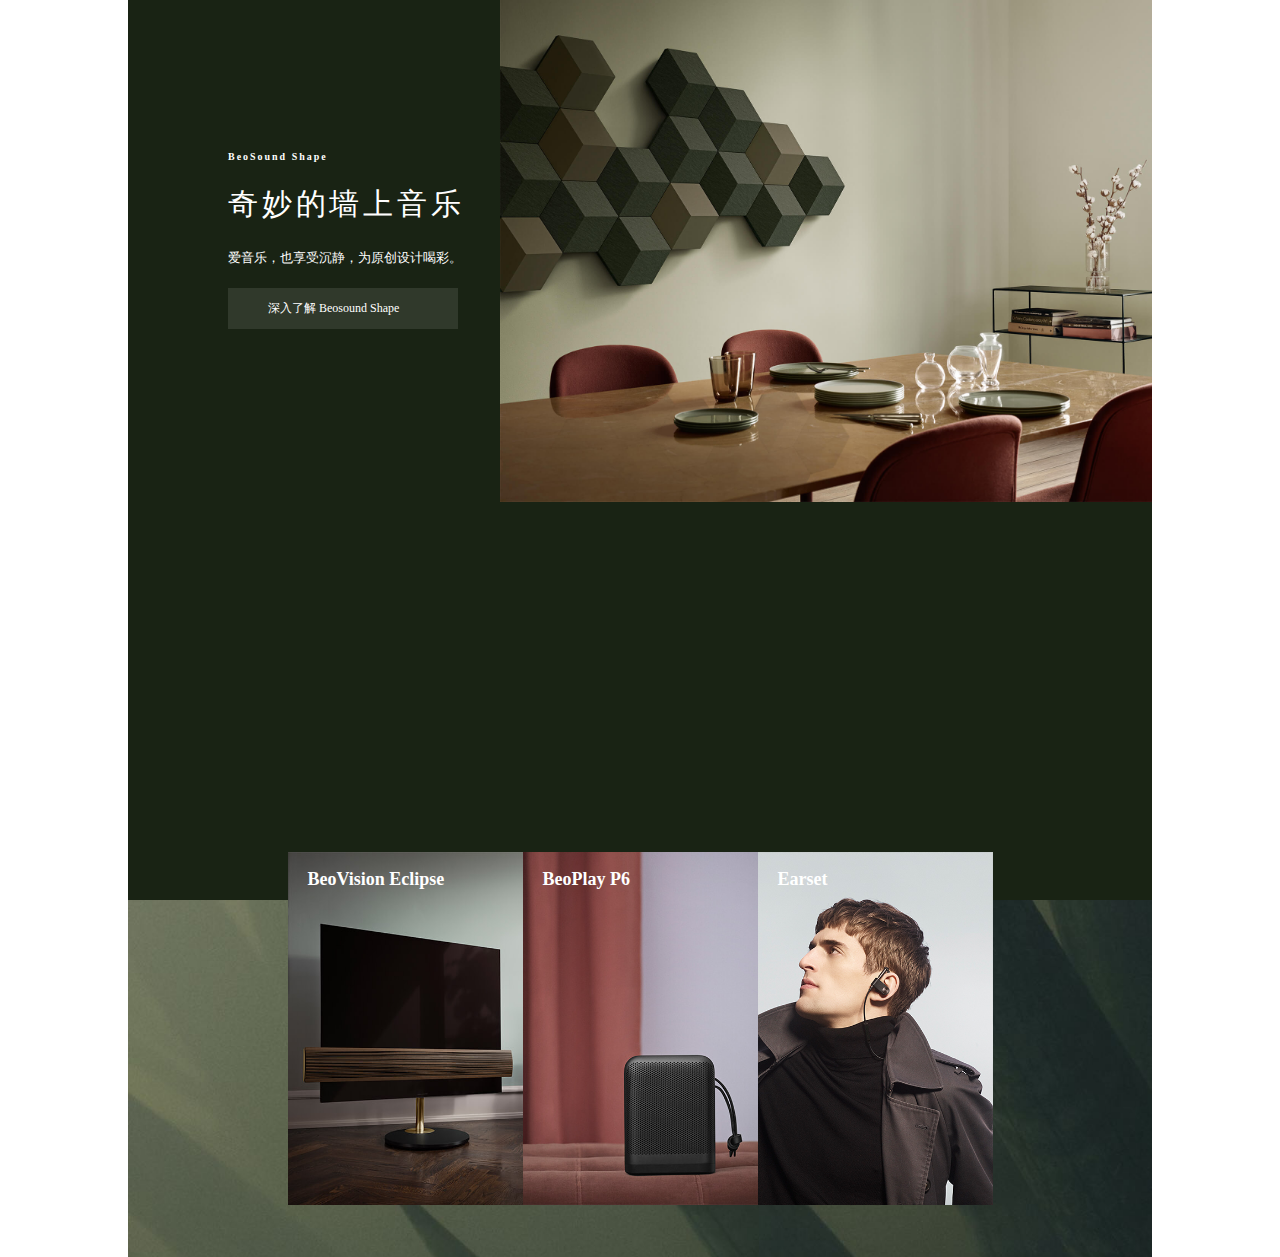
==== index.html @ fe1905a6 "first commit" ====
<!DOCTYPE html>
<html lang="en">
<head>
	<meta charset="UTF-8">
	<title>bang&olufsen</title>
	<link rel="stylesheet" href="index.css">
</head>
<body>
	<div class="container">
		<div class="top"></div>
		<div class="header-box">
			<div class="header-pic-box"></div>
			<div class="header-text-box">
				<h5 class="description">BeoSound Shape</h5>
				<h2 class="title">奇妙的墙上音乐</h2>
				<p class="small_desc">爱音乐，也享受沉静，为原创设计喝彩。</p>
				<a href="#" class="button">深入了解 Beosound Shape</a>
			</div>
		</div>
		<div class="banner-box">
			<div class="product-box">
				<div class="product-item">
					<h4>BeoVision Eclipse</h4>
					<img src="beovision-eclipse-frontpage-brass-smoked-oak-2.jpg" alt="">
				</div>
				<div class="product-item">
					<h4>BeoPlay P6</h4>
					<img src="beoplay-p6-8.jpg" alt="">
				</div>
				<div class="product-item">
					<h4>Earset</h4>
					<img src="earset-subtile1.jpg" alt="">
				</div>
			</div>
		</div>
	</div>
</body>
</html>
---- index.css ----
*{
	margin: 0px;
}
body{
	/*font-family: SimHei,"黑体", Hiragino Sans GB, "冬青黑体", sans-serif;*/
;
}
.container{
	width: 1024px;
	margin:  0 auto;
	background:  #192314;
	overflow: hidden;

}
.header-box{
	overflow: hidden;
	height: 100vh;
	background: #192314;
	position: relative;
}
.header-pic-box{
	width: 652px;
	height: 502px;
	background:url(green-beosound-shape-desktop.jpg);
	background-size: cover;
	float:right;
}
.header-text-box{
	width: 512px;
	height: 194px;
	/*background: purple;*/
	position: absolute;
	left: 100px;
	top: 145px;
	color: #FFF;
	font-size: 12px;
}
.description{
	line-height: 24px;
	margin-bottom: 10px;
	/*字之间的间距*/
	letter-spacing: 2px;
	
}
.title{
	/*是否加粗*/
	font-weight: normal;
	letter-spacing: 3.75px;
	font-size: 30px;
	line-height:39px;
	margin-top: 15px;
	margin-bottom: 24px;
}
.small_desc{
	font-size: 13px;
	line-height: 21px;
	margin-bottom: 20px;
}
.button{
	display: block;
	width: 150px;
	line-height: 21px;
	margin: 8px 0px;
	padding: 10px 40px;
	background-color: rgba(255,255,255,0.1);
	color: #FFF;
	text-decoration: none;
}
.banner-box{
	height: 305px;
	padding-bottom: 100px;
	background: url(img-bg-1350.jpg);
	background-size: 100% auto;
	background-position: 0 -158px;

}
.product-box{
	width: 705px;
	height: 353px;
	margin: 0 auto;
	margin-top: -48px;
	position: relative;
	z-index: 100;
}
.product-item{
	float: left;
	width:235px;
	height: 353px;
	position: relative;
}
.product-item img{
	width: 100% ;
}
.product-item h4{
	position: absolute;
	top: 15px;
	left: 20px;
	color: #FFF;
	font-size: 18px;
	font-weight: 500px;
	line-height: 24px;
}
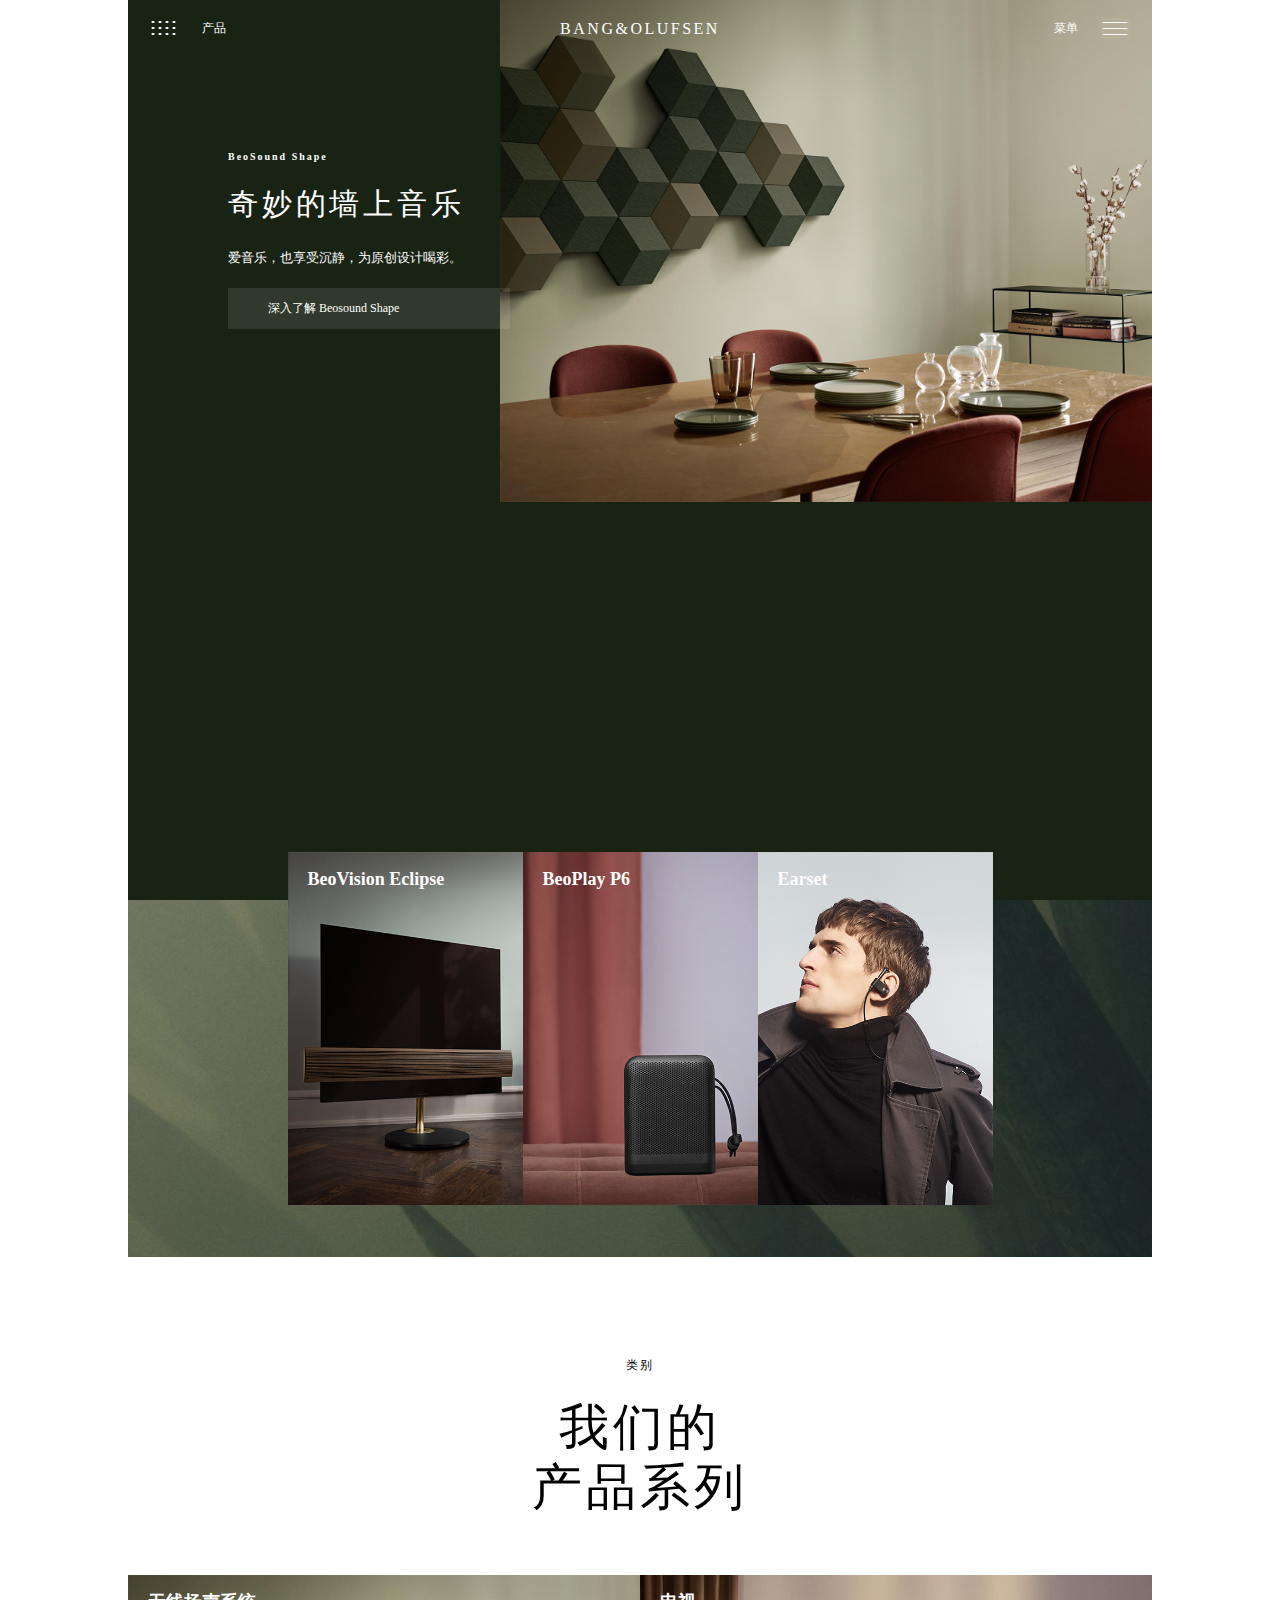
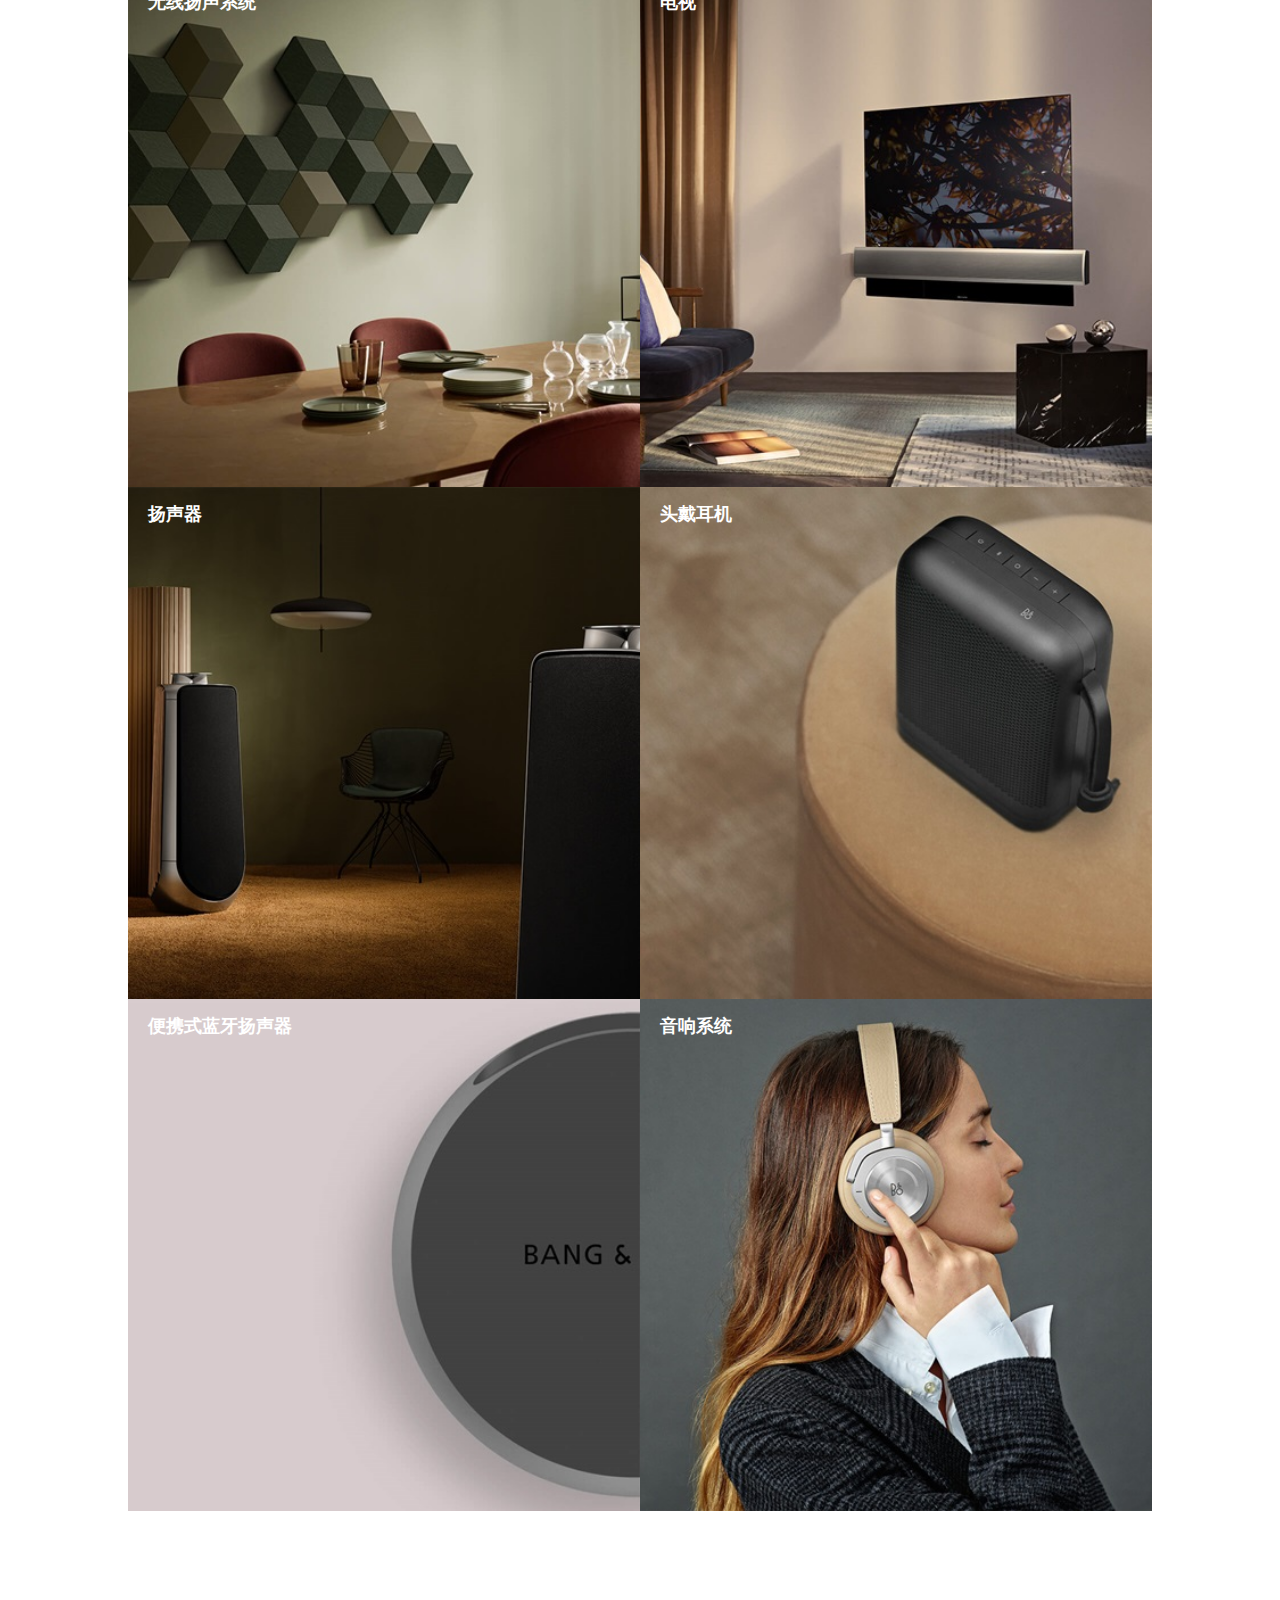
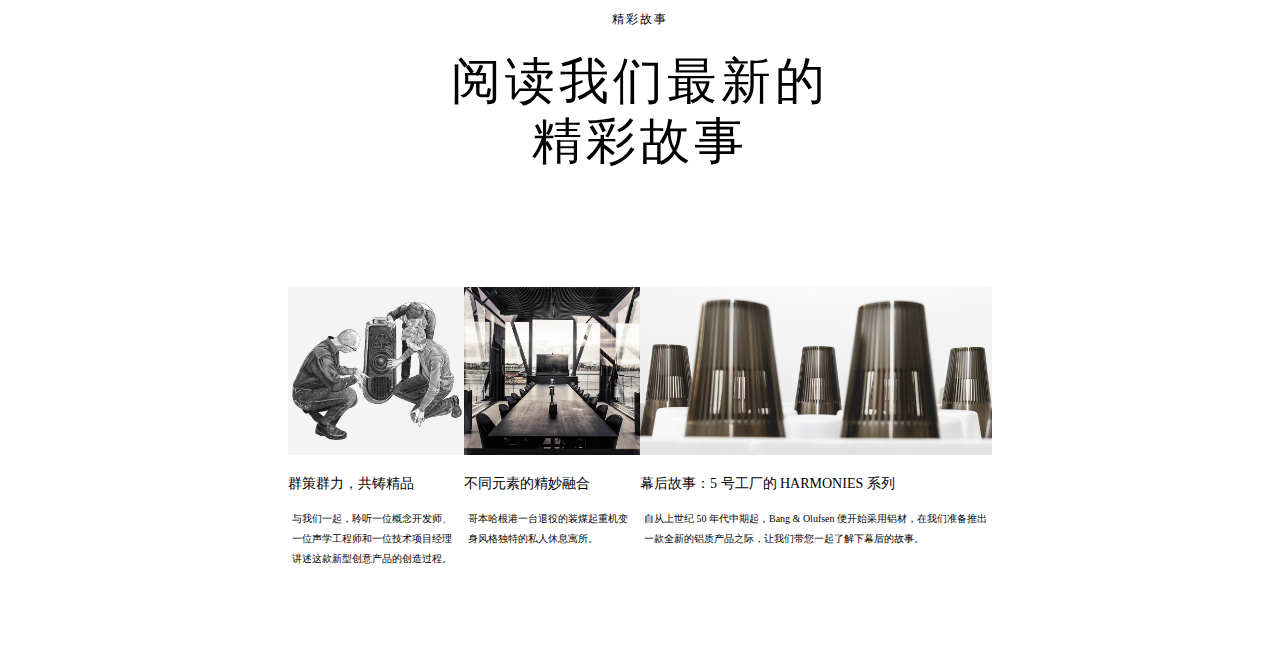
==== commit aa4633c5: "second commit" ====
--- a/index.html
+++ b/index.html
@@ -7,7 +7,11 @@
 </head>
 <body>
 	<div class="container">
-		<div class="top"></div>
+		<div class="top-menu">
+			<div class="left">产品</div>
+			<div class="center">BANG&OLUFSEN</div>
+			<div class="right">菜单</div>
+		</div>
 		<div class="header-box">
 			<div class="header-pic-box"></div>
 			<div class="header-text-box">
@@ -33,6 +37,53 @@
 				</div>
 			</div>
 		</div>
+		<div class="title-box">
+			<h6>类别</h6>
+			<h2>我们的<br>产品系列</h2>		
+		</div>
+		<div class="product-list">
+			<div class="product">
+				<h4>无线扬声系统</h4>
+			</div>
+			<div class="product">
+				<h4>电视</h4>
+			</div>
+			<div class="product">
+				<h4>扬声器</h4>
+			</div>
+			<div class="product">
+				<h4>头戴耳机</h4>
+			</div>
+			<div class="product">
+				<h4>便携式蓝牙扬声器</h4>
+			</div>
+			<div class="product">
+				<h4>音响系统</h4>
+			</div>
+		</div>
+		<div class="title-box">
+			<h6>精彩故事</h6>
+			<h2>阅读我们最新的<br>精彩故事</h2>
+		</div>
+		<div class="card-story">
+			<div class="card">
+				<div class="card1">
+					<img src="design-as-a-group-effort-01.jpg" alt="">
+					<h4>群策群力，共铸精品</h4>
+					<p>与我们一起，聆听一位概念开发师、一位声学工程师和一位技术项目经理讲述这款新型创意产品的创造过程。</p>
+				</div>
+				<div class="card1">
+					<img src="the-krane.jpg" alt="">
+					<h4>不同元素的精妙融合</h4>
+					<p>哥本哈根港一台退役的装煤起重机变身风格独特的私人休息寓所。</p>
+				</div>
+				<div class="card2">
+					<img src="harmonies-story.jpg" alt="">
+					<h4>幕后故事：5 号工厂的 HARMONIES 系列</h4>
+					<p>自从上世纪 50 年代中期起，Bang & Olufsen 便开始采用铝材，在我们准备推出一款全新的铝质产品之际，让我们带您一起了解下幕后的故事。</p>
+				</div>
+			</div>
+		</div>
 	</div>
 </body>
 </html>--- a/index.css
+++ b/index.css
@@ -1,5 +1,6 @@
 *{
 	margin: 0px;
+	box-sizing: border-box;
 }
 body{
 	/*font-family: SimHei,"黑体", Hiragino Sans GB, "冬青黑体", sans-serif;*/
@@ -8,9 +9,8 @@
 .container{
 	width: 1024px;
 	margin:  0 auto;
-	background:  #192314;
 	overflow: hidden;
-
+	position: relative;
 }
 .header-box{
 	overflow: hidden;
@@ -58,7 +58,7 @@
 }
 .button{
 	display: block;
-	width: 150px;
+	width: 282px;
 	line-height: 21px;
 	margin: 8px 0px;
 	padding: 10px 40px;
@@ -67,7 +67,7 @@
 	text-decoration: none;
 }
 .banner-box{
-	height: 305px;
+	height: 405px;
 	padding-bottom: 100px;
 	background: url(img-bg-1350.jpg);
 	background-size: 100% auto;
@@ -89,6 +89,7 @@
 	position: relative;
 }
 .product-item img{
+
 	width: 100% ;
 }
 .product-item h4{
@@ -99,4 +100,151 @@
 	font-size: 18px;
 	font-weight: 500px;
 	line-height: 24px;
-}+}
+.top-menu{
+	width: 100%;
+	height: 57px;
+	position: absolute;
+	padding: 0 22px;
+	/*弹性布局*/
+	display: flex;
+	justify-content: space-between;
+	z-index: 2000;
+	left: 0;
+	top: 0;
+}
+.left,.right{
+	height: 100%;
+	width: 128px;
+	line-height: 57px;
+	font-size: 12px;
+	color: #FFF;
+	text-align: center
+}
+.left{
+	background:url(product.png);
+	background-repeat: no-repeat;
+	background-position: left center;
+}
+.right{
+	background:url(menu.png);
+	background-repeat: no-repeat;
+	background-position: right center;
+}
+.center{
+	height: 100%;
+	line-height: 57px;
+	width: 190px;
+	color: #fff;
+	font-size:16px;
+	font-weight: 500;
+	text-align: center;
+	letter-spacing: 2.5px;
+}
+.title-box{
+	text-align: center;
+	padding-top: 90px;
+	height: 318px;
+}
+.title-box h6{
+	font-size: 12px;
+	font-weight:normal;
+	letter-spacing: 2px;
+	line-height: 13px;
+	margin: 12px 0 18px 0;
+}
+.title-box h2{
+	margin: 25px 0 40px 0;
+	font-size: 50px;
+	font-weight: normal;
+	letter-spacing: 4px;
+	line-height: 60px;
+}
+.product-list{
+	margin: 0 auto;
+	display: flex;
+	/*换行*/
+	flex-wrap: wrap;	
+}
+.product{
+	width: 512px;
+	height: 512px;
+	/*border: 2px solid #000;*/
+	position: relative;
+}
+.product:nth-child(1){
+	background: url(beosound-shape-mobile.jpg);
+	background-size:100% auto; 
+}
+.product:nth-child(2){
+	background: url(beovision-eclipse-mobile.jpg);
+	background-size:100% auto; 
+}
+.product:nth-child(3){
+	background: url(beolab-50-mobile.jpg);
+	background-size:100% auto; 
+}
+.product:nth-child(4){
+	background: url(beoplay-p6-categories-mobile-2.jpg);
+	background-size:100% auto; 
+}
+.product:nth-child(5){
+	background: url(beosound-core-mobile.jpg);
+	background-size:100% auto; 
+}
+.product:nth-child(6){
+	background: url(beoplay-h9i-mobile.jpg);
+	background-size:100% auto; 
+}
+.product h4{
+	position: absolute;
+	top: 15px;
+	left: 20px;
+	color: #FFF;
+	font-size: 18px;
+	font-weight: 500px;
+	line-height: 24px;
+}
+.card-story{
+	margin: 0 auto;
+	display: flex;
+	/*position: relative;*/
+}
+.card{
+	margin: 0 auto;
+	padding: 58px;
+	position: relative;
+}
+.card img{
+	width: 100%
+}
+.card1{
+	float: left;
+	width: 176px;
+	height: 324px;
+	/*border:3px solid #000;*/
+}
+.card2{
+	float: left;
+	width: 352px;
+	height: 324px;
+	/*border:3px solid #000;*/
+}
+.card h4{
+	top: 15px;
+	left: 20px;
+	color: #000;
+	font-size: 14px;
+	font-weight: normal;
+	line-height: 50px;
+}
+.card p{
+	top: 15px;
+	left: 20px;
+	color: #000;
+	font-size: 10px;
+	font-weight: 100;
+	line-height: 20px;
+	padding:0 4px;
+}
+
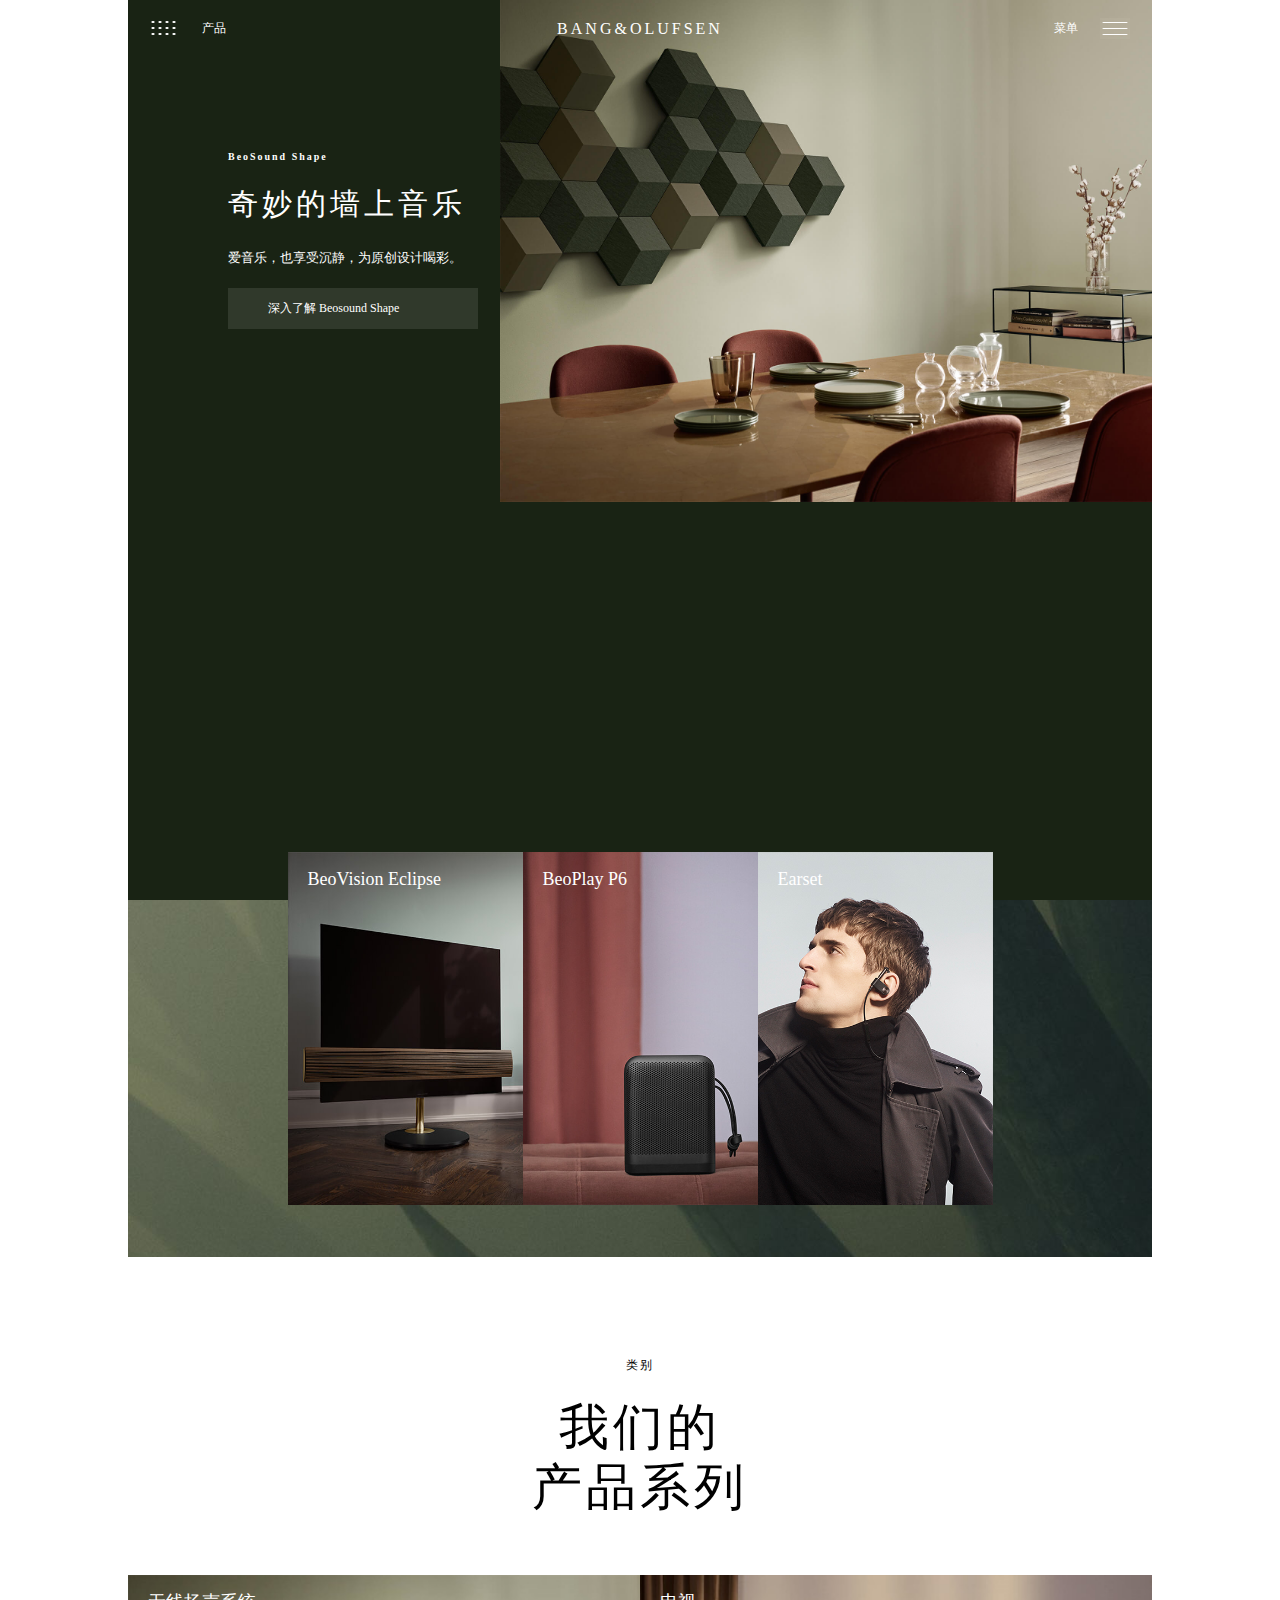
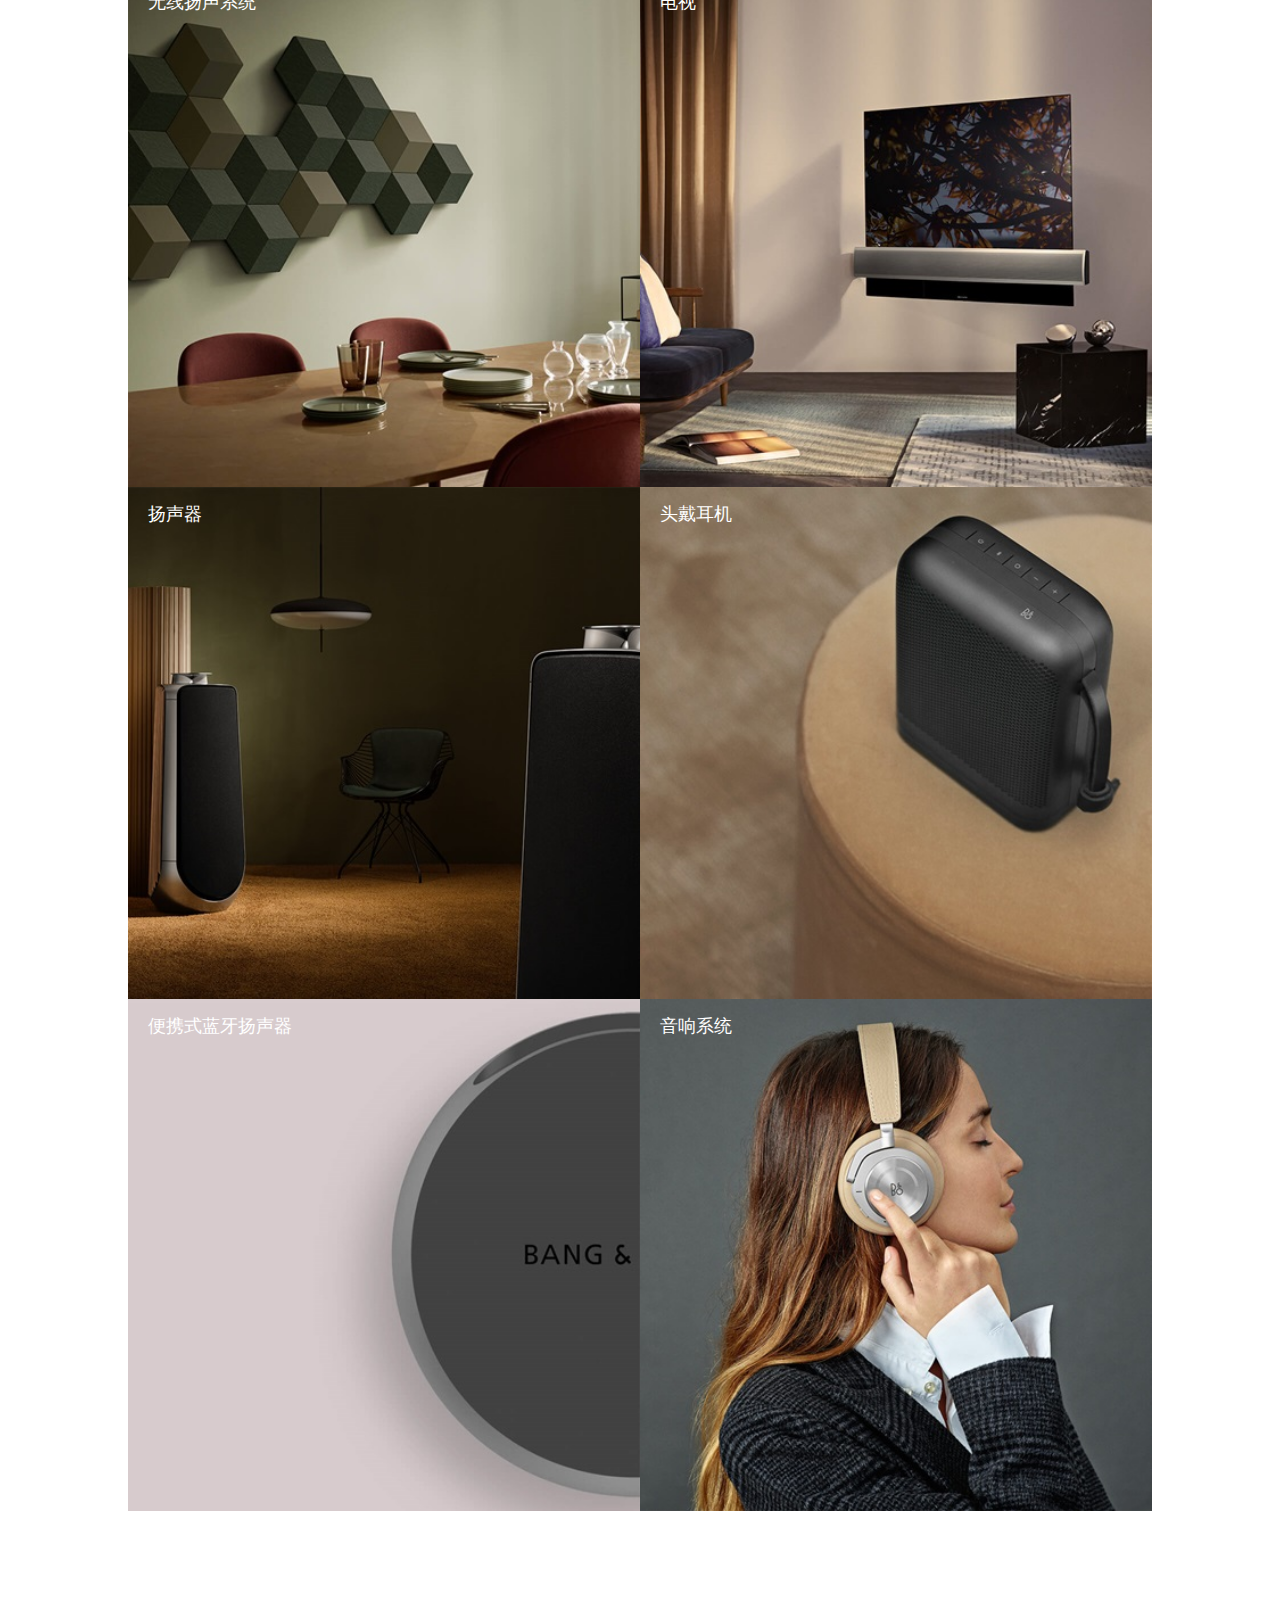
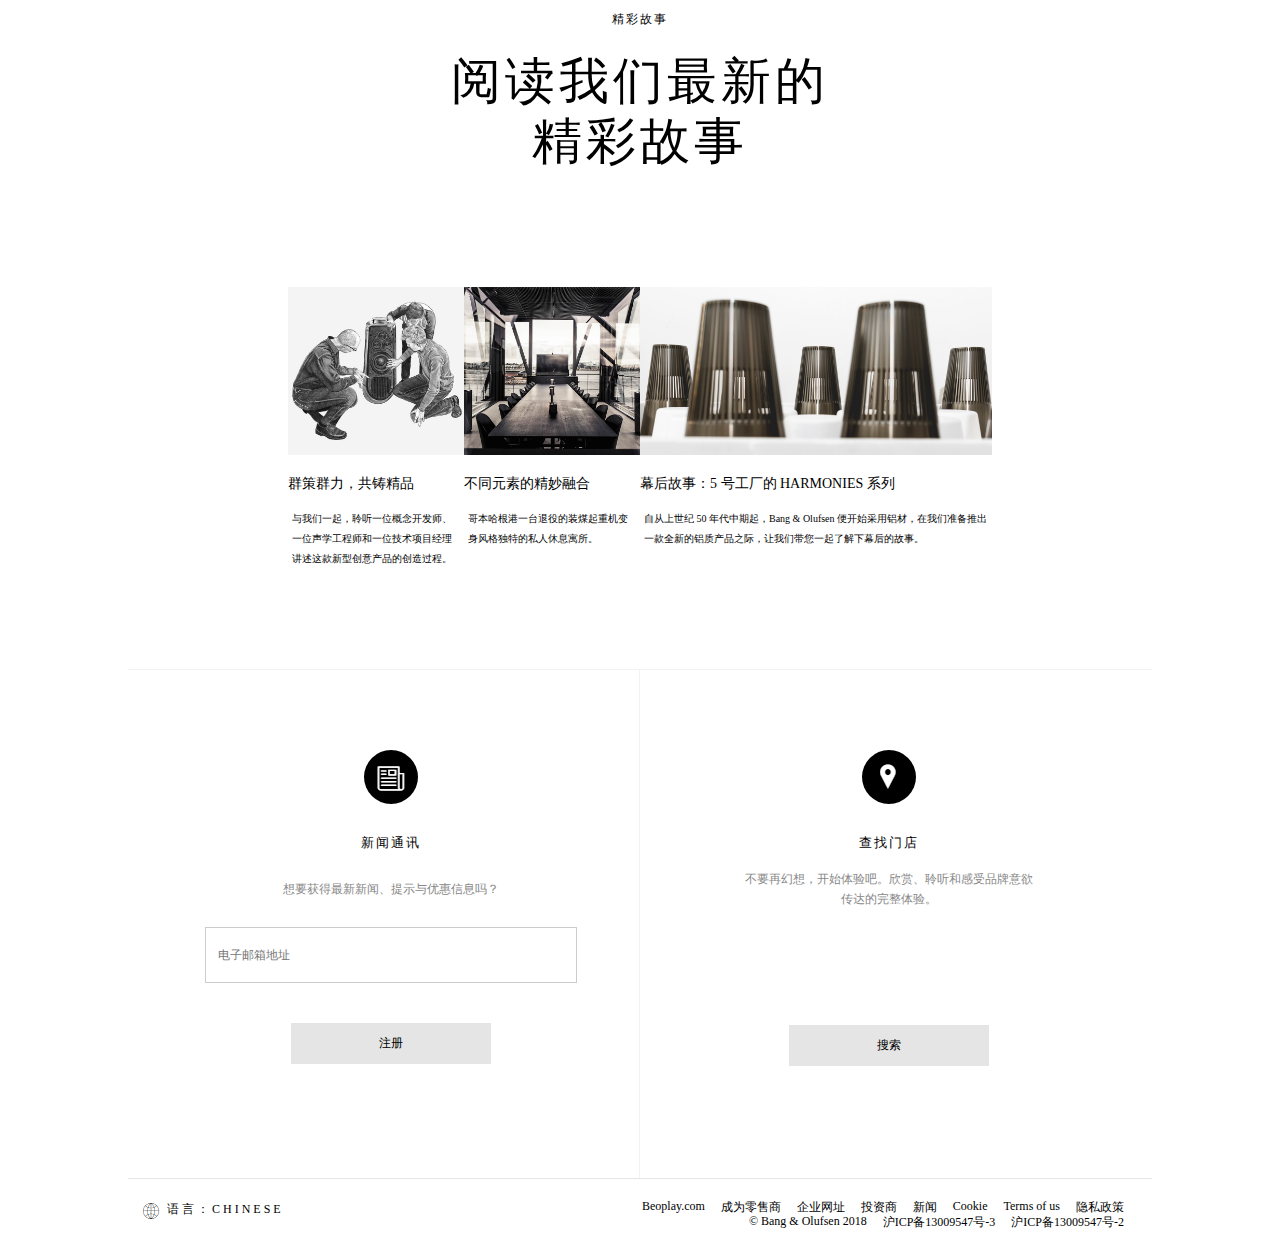
==== commit be18c475: "final commit" ====
--- a/index.html
+++ b/index.html
@@ -1,89 +1,137 @@
 <!DOCTYPE html>
 <html lang="en">
 <head>
-	<meta charset="UTF-8">
-	<title>bang&olufsen</title>
-	<link rel="stylesheet" href="index.css">
+    <meta charset="UTF-8">
+    <title>bang&olufsen</title>
+    <link rel="stylesheet" href="index.css">
 </head>
 <body>
-	<div class="container">
-		<div class="top-menu">
-			<div class="left">产品</div>
-			<div class="center">BANG&OLUFSEN</div>
-			<div class="right">菜单</div>
-		</div>
-		<div class="header-box">
-			<div class="header-pic-box"></div>
-			<div class="header-text-box">
-				<h5 class="description">BeoSound Shape</h5>
-				<h2 class="title">奇妙的墙上音乐</h2>
-				<p class="small_desc">爱音乐，也享受沉静，为原创设计喝彩。</p>
-				<a href="#" class="button">深入了解 Beosound Shape</a>
-			</div>
-		</div>
-		<div class="banner-box">
-			<div class="product-box">
-				<div class="product-item">
-					<h4>BeoVision Eclipse</h4>
-					<img src="beovision-eclipse-frontpage-brass-smoked-oak-2.jpg" alt="">
-				</div>
-				<div class="product-item">
-					<h4>BeoPlay P6</h4>
-					<img src="beoplay-p6-8.jpg" alt="">
-				</div>
-				<div class="product-item">
-					<h4>Earset</h4>
-					<img src="earset-subtile1.jpg" alt="">
-				</div>
-			</div>
-		</div>
-		<div class="title-box">
-			<h6>类别</h6>
-			<h2>我们的<br>产品系列</h2>		
-		</div>
-		<div class="product-list">
-			<div class="product">
-				<h4>无线扬声系统</h4>
-			</div>
-			<div class="product">
-				<h4>电视</h4>
-			</div>
-			<div class="product">
-				<h4>扬声器</h4>
-			</div>
-			<div class="product">
-				<h4>头戴耳机</h4>
-			</div>
-			<div class="product">
-				<h4>便携式蓝牙扬声器</h4>
-			</div>
-			<div class="product">
-				<h4>音响系统</h4>
-			</div>
-		</div>
-		<div class="title-box">
-			<h6>精彩故事</h6>
-			<h2>阅读我们最新的<br>精彩故事</h2>
-		</div>
-		<div class="card-story">
-			<div class="card">
-				<div class="card1">
-					<img src="design-as-a-group-effort-01.jpg" alt="">
-					<h4>群策群力，共铸精品</h4>
-					<p>与我们一起，聆听一位概念开发师、一位声学工程师和一位技术项目经理讲述这款新型创意产品的创造过程。</p>
-				</div>
-				<div class="card1">
-					<img src="the-krane.jpg" alt="">
-					<h4>不同元素的精妙融合</h4>
-					<p>哥本哈根港一台退役的装煤起重机变身风格独特的私人休息寓所。</p>
-				</div>
-				<div class="card2">
-					<img src="harmonies-story.jpg" alt="">
-					<h4>幕后故事：5 号工厂的 HARMONIES 系列</h4>
-					<p>自从上世纪 50 年代中期起，Bang & Olufsen 便开始采用铝材，在我们准备推出一款全新的铝质产品之际，让我们带您一起了解下幕后的故事。</p>
-				</div>
-			</div>
-		</div>
-	</div>
+<div class="container">
+    <div class="top-menu">
+        <div class="left">产品</div>
+        <div class="center">BANG&OLUFSEN</div>
+        <div class="right">菜单</div>
+    </div>
+    <div class="header-box">
+        <div class="header-pic-box"></div>
+        <div class="header-text-box">
+            <h5 class="description">BeoSound Shape</h5>
+            <h2 class="title">奇妙的墙上音乐</h2>
+            <p class="small_desc">爱音乐，也享受沉静，为原创设计喝彩。</p>
+            <a href="#" class="button">深入了解 Beosound Shape</a>
+        </div>
+    </div>
+    <div class="banner-box">
+        <div class="product-box">
+            <div class="product-item">
+                <h4>BeoVision Eclipse</h4>
+                <img src="img/beovision-eclipse-frontpage-brass-smoked-oak-2.jpg" alt="">
+            </div>
+            <div class="product-item">
+                <h4>BeoPlay P6</h4>
+                <img src="img/beoplay-p6-8.jpg" alt="">
+            </div>
+            <div class="product-item">
+                <h4>Earset</h4>
+                <img src="img/earset-subtile1.jpg" alt="">
+            </div>
+        </div>
+    </div>
+    <div class="title-box">
+        <h6>类别</h6>
+        <h2>我们的<br>产品系列</h2>
+    </div>
+    <div class="product-list">
+        <div class="product">
+            <h4>无线扬声系统</h4>
+        </div>
+        <div class="product">
+            <h4>电视</h4>
+        </div>
+        <div class="product">
+            <h4>扬声器</h4>
+        </div>
+        <div class="product">
+            <h4>头戴耳机</h4>
+        </div>
+        <div class="product">
+            <h4>便携式蓝牙扬声器</h4>
+        </div>
+        <div class="product">
+            <h4>音响系统</h4>
+        </div>
+    </div>
+    <div class="title-box">
+        <h6>精彩故事</h6>
+        <h2>阅读我们最新的<br>精彩故事</h2>
+    </div>
+    <div class="card-story">
+        <div class="card">
+            <div class="card1">
+                <img src="img/design-as-a-group-effort-01.jpg" alt="">
+                <h4>群策群力，共铸精品</h4>
+                <p>与我们一起，聆听一位概念开发师、一位声学工程师和一位技术项目经理讲述这款新型创意产品的创造过程。</p>
+            </div>
+            <div class="card1">
+                <img src="img/the-krane.jpg" alt="">
+                <h4>不同元素的精妙融合</h4>
+                <p>哥本哈根港一台退役的装煤起重机变身风格独特的私人休息寓所。</p>
+            </div>
+            <div class="card2">
+                <img src="img/harmonies-story.jpg" alt="">
+                <h4>幕后故事：5 号工厂的 HARMONIES 系列</h4>
+                <p>自从上世纪 50 年代中期起，Bang & Olufsen 便开始采用铝材，在我们准备推出一款全新的铝质产品之际，让我们带您一起了解下幕后的故事。</p>
+            </div>
+        </div>
+    </div>
+    <div class="info-box">
+        <div class="info-item">
+            <div class="icon"></div>
+            <h5>新闻通讯</h5>
+            <h6 class="location-desc">想要获得最新新闻、提示与优惠信息吗？</h6>
+            <input type="text" placeholder="电子邮箱地址">
+            <div class="button">注册</div>
+        </div>
+        <div class="info-item">
+            <div class="icon"></div>
+            <h5>查找门店</h5>
+            <h6>不要再幻想，开始体验吧。欣赏、聆听和感受品牌意欲传达的完整体验。</h6>
+            <div class="button search">搜索</div>
+        </div>
+    </div>
+    <div class="footer">
+        <div class="left">
+            <a href="#">语言：CHINESE</a>
+        </div>
+        <div class="right">
+            <a href="#">隐私政策</a>
+            <a href="#">Terms of us</a>
+            <a href="#">Cookie</a>
+            <a href="#">新闻</a>
+            <a href="#">投资商</a>
+            <a href="#">企业网址</a>
+            <a href="#">成为零售商</a>
+            <a href="#">Beoplay.com</a>
+            <a href="#">沪ICP备13009547号-2</a>
+            <a href="#">沪ICP备13009547号-3</a>
+            <a href="#">© Bang & Olufsen 2018</a>
+        </div>
+    </div>
+    <!--<div class="footer">-->
+    <!--<div class="footer-box">-->
+    <!--<img src="img/footer1.png" alt="">-->
+    <!--<h5>新闻通讯</h5>-->
+    <!--<p>想要获得最新新闻、提示与优惠信息吗？</p>-->
+    <!--<input type="text">-->
+    <!--<div class="footer-button">注册</div>-->
+    <!--</div>-->
+    <!--<div class="footer-box">-->
+    <!--<img src="img/footer2.png" alt="">-->
+    <!--<h5>查找门店</h5>-->
+    <!--<p>不要再幻想，开始体验吧。欣赏、聆听和感受品牌<br>意欲传达的完整体验。</p>-->
+    <!--<div class="footer-button search">搜索</div>-->
+    <!--</div>-->
+    <!--</div>-->
+</div>
 </body>
 </html>--- a/index.css
+++ b/index.css
@@ -1,250 +1,471 @@
-*{
-	margin: 0px;
-	box-sizing: border-box;
-}
-body{
-	/*font-family: SimHei,"黑体", Hiragino Sans GB, "冬青黑体", sans-serif;*/
-;
-}
-.container{
-	width: 1024px;
-	margin:  0 auto;
-	overflow: hidden;
-	position: relative;
-}
-.header-box{
-	overflow: hidden;
-	height: 100vh;
-	background: #192314;
-	position: relative;
-}
-.header-pic-box{
-	width: 652px;
-	height: 502px;
-	background:url(green-beosound-shape-desktop.jpg);
-	background-size: cover;
-	float:right;
-}
-.header-text-box{
-	width: 512px;
-	height: 194px;
-	/*background: purple;*/
-	position: absolute;
-	left: 100px;
-	top: 145px;
-	color: #FFF;
-	font-size: 12px;
-}
-.description{
-	line-height: 24px;
-	margin-bottom: 10px;
-	/*字之间的间距*/
-	letter-spacing: 2px;
-	
-}
-.title{
-	/*是否加粗*/
-	font-weight: normal;
-	letter-spacing: 3.75px;
-	font-size: 30px;
-	line-height:39px;
-	margin-top: 15px;
-	margin-bottom: 24px;
-}
-.small_desc{
-	font-size: 13px;
-	line-height: 21px;
-	margin-bottom: 20px;
-}
-.button{
-	display: block;
-	width: 282px;
-	line-height: 21px;
-	margin: 8px 0px;
-	padding: 10px 40px;
-	background-color: rgba(255,255,255,0.1);
-	color: #FFF;
-	text-decoration: none;
-}
-.banner-box{
-	height: 405px;
-	padding-bottom: 100px;
-	background: url(img-bg-1350.jpg);
-	background-size: 100% auto;
-	background-position: 0 -158px;
-
-}
-.product-box{
-	width: 705px;
-	height: 353px;
-	margin: 0 auto;
-	margin-top: -48px;
-	position: relative;
-	z-index: 100;
-}
-.product-item{
-	float: left;
-	width:235px;
-	height: 353px;
-	position: relative;
-}
-.product-item img{
-
-	width: 100% ;
-}
-.product-item h4{
-	position: absolute;
-	top: 15px;
-	left: 20px;
-	color: #FFF;
-	font-size: 18px;
-	font-weight: 500px;
-	line-height: 24px;
-}
-.top-menu{
-	width: 100%;
-	height: 57px;
-	position: absolute;
-	padding: 0 22px;
-	/*弹性布局*/
-	display: flex;
-	justify-content: space-between;
-	z-index: 2000;
-	left: 0;
-	top: 0;
-}
-.left,.right{
-	height: 100%;
-	width: 128px;
-	line-height: 57px;
-	font-size: 12px;
-	color: #FFF;
-	text-align: center
-}
-.left{
-	background:url(product.png);
-	background-repeat: no-repeat;
-	background-position: left center;
-}
-.right{
-	background:url(menu.png);
-	background-repeat: no-repeat;
-	background-position: right center;
-}
-.center{
-	height: 100%;
-	line-height: 57px;
-	width: 190px;
-	color: #fff;
-	font-size:16px;
-	font-weight: 500;
-	text-align: center;
-	letter-spacing: 2.5px;
-}
-.title-box{
-	text-align: center;
-	padding-top: 90px;
-	height: 318px;
-}
-.title-box h6{
-	font-size: 12px;
-	font-weight:normal;
-	letter-spacing: 2px;
-	line-height: 13px;
-	margin: 12px 0 18px 0;
-}
-.title-box h2{
-	margin: 25px 0 40px 0;
-	font-size: 50px;
-	font-weight: normal;
-	letter-spacing: 4px;
-	line-height: 60px;
-}
-.product-list{
-	margin: 0 auto;
-	display: flex;
-	/*换行*/
-	flex-wrap: wrap;	
-}
-.product{
-	width: 512px;
-	height: 512px;
-	/*border: 2px solid #000;*/
-	position: relative;
-}
-.product:nth-child(1){
-	background: url(beosound-shape-mobile.jpg);
-	background-size:100% auto; 
-}
-.product:nth-child(2){
-	background: url(beovision-eclipse-mobile.jpg);
-	background-size:100% auto; 
-}
-.product:nth-child(3){
-	background: url(beolab-50-mobile.jpg);
-	background-size:100% auto; 
-}
-.product:nth-child(4){
-	background: url(beoplay-p6-categories-mobile-2.jpg);
-	background-size:100% auto; 
-}
-.product:nth-child(5){
-	background: url(beosound-core-mobile.jpg);
-	background-size:100% auto; 
-}
-.product:nth-child(6){
-	background: url(beoplay-h9i-mobile.jpg);
-	background-size:100% auto; 
-}
-.product h4{
-	position: absolute;
-	top: 15px;
-	left: 20px;
-	color: #FFF;
-	font-size: 18px;
-	font-weight: 500px;
-	line-height: 24px;
-}
-.card-story{
-	margin: 0 auto;
-	display: flex;
-	/*position: relative;*/
-}
-.card{
-	margin: 0 auto;
-	padding: 58px;
-	position: relative;
-}
-.card img{
-	width: 100%
-}
-.card1{
-	float: left;
-	width: 176px;
-	height: 324px;
-	/*border:3px solid #000;*/
-}
-.card2{
-	float: left;
-	width: 352px;
-	height: 324px;
-	/*border:3px solid #000;*/
-}
-.card h4{
-	top: 15px;
-	left: 20px;
-	color: #000;
-	font-size: 14px;
-	font-weight: normal;
-	line-height: 50px;
-}
-.card p{
-	top: 15px;
-	left: 20px;
-	color: #000;
-	font-size: 10px;
-	font-weight: 100;
-	line-height: 20px;
-	padding:0 4px;
-}
-
+* {
+    margin: 0;
+    box-sizing: border-box;
+}
+
+body {
+    /*font-family: SimHei,"黑体", "冬青黑体", sans-serif;*/;
+}
+
+.container {
+    width: 1024px;
+    margin: 0 auto;
+    overflow: hidden;
+    position: relative;
+}
+
+.header-box {
+    overflow: hidden;
+    height: 100vh;
+    background: #192314;
+    position: relative;
+}
+
+.header-pic-box {
+    width: 652px;
+    height: 502px;
+    background: url(img/green-beosound-shape-desktop.jpg);
+    background-size: cover;
+    float: right;
+}
+
+.header-text-box {
+    width: 512px;
+    height: 194px;
+    /*background: purple;*/
+    position: absolute;
+    left: 100px;
+    top: 145px;
+    color: #FFF;
+    font-size: 12px;
+}
+
+.description {
+    line-height: 24px;
+    margin-bottom: 10px;
+    /*字之间的间距*/
+    letter-spacing: 2px;
+
+}
+
+.title {
+    /*是否加粗*/
+    font-weight: normal;
+    letter-spacing: 4px;
+    font-size: 30px;
+    line-height: 39px;
+    margin-top: 15px;
+    margin-bottom: 24px;
+}
+
+.small_desc {
+    font-size: 13px;
+    line-height: 21px;
+    margin-bottom: 20px;
+}
+
+.button {
+
+    display: block;
+    width: 250px;
+    line-height: 21px;
+    margin: 8px 0;
+    padding: 10px 40px;
+    background-color: rgba(255, 255, 255, 0.1);
+    color: #FFF;
+    text-decoration: none;
+}
+
+.banner-box {
+    height: 405px;
+    padding-bottom: 100px;
+    background: url(img/img-bg-1350.jpg) 0 -158px/ 100% auto;
+
+}
+
+.product-box {
+    width: 705px;
+    height: 353px;
+    margin: -48px auto 0 auto;
+    position: relative;
+    z-index: 100;
+}
+
+.product-item {
+    float: left;
+    width: 235px;
+    height: 353px;
+    position: relative;
+}
+
+.product-item img {
+
+    width: 100%;
+}
+
+.product-item h4 {
+    position: absolute;
+    top: 15px;
+    left: 20px;
+    color: #FFF;
+    font-size: 18px;
+    font-weight: 500;
+    line-height: 24px;
+}
+
+.top-menu {
+    width: 100%;
+    height: 57px;
+    position: absolute;
+    padding: 0 22px;
+    /*弹性布局*/
+    display: flex;
+    justify-content: space-between;
+    z-index: 2000;
+    left: 0;
+    top: 0;
+}
+
+.top-menu .left, .top-menu .right {
+    height: 100%;
+    width: 128px;
+    line-height: 57px;
+    font-size: 12px;
+    color: #FFF;
+    text-align: center
+}
+
+.top-menu .left {
+    background: url(img/product.png) no-repeat left center;;
+}
+
+.top-menu .right {
+    background: url(img/menu.png) no-repeat right center;;
+}
+
+.center {
+    height: 100%;
+    line-height: 57px;
+    width: 190px;
+    color: #fff;
+    font-size: 16px;
+    font-weight: 500;
+    text-align: center;
+    letter-spacing: 3px;
+}
+
+.title-box {
+    text-align: center;
+    padding-top: 90px;
+    height: 318px;
+}
+
+.title-box h6 {
+    font-size: 12px;
+    font-weight: normal;
+    letter-spacing: 2px;
+    line-height: 13px;
+    margin: 12px 0 18px 0;
+}
+
+.title-box h2 {
+    margin: 25px 0 40px 0;
+    font-size: 50px;
+    font-weight: normal;
+    letter-spacing: 4px;
+    line-height: 60px;
+}
+
+.product-list {
+    margin: 0 auto;
+    display: flex;
+    /*换行*/
+    flex-wrap: wrap;
+}
+
+.product {
+    width: 512px;
+    height: 512px;
+    /*border: 2px solid #000;*/
+    position: relative;
+}
+
+.product:nth-child(1) {
+    background: url(img/beosound-shape-mobile.jpg);
+    background-size: 100% auto;
+}
+
+.product:nth-child(2) {
+    background: url(img/beovision-eclipse-mobile.jpg);
+    background-size: 100% auto;
+}
+
+.product:nth-child(3) {
+    background: url(img/beolab-50-mobile.jpg);
+    background-size: 100% auto;
+}
+
+.product:nth-child(4) {
+    background: url(img/beoplay-p6-categories-mobile-2.jpg);
+    background-size: 100% auto;
+}
+
+.product:nth-child(5) {
+    background: url(img/beosound-core-mobile.jpg);
+    background-size: 100% auto;
+}
+
+.product:nth-child(6) {
+    background: url(img/beoplay-h9i-mobile.jpg);
+    background-size: 100% auto;
+}
+
+.product h4 {
+    position: absolute;
+    top: 15px;
+    left: 20px;
+    color: #FFF;
+    font-size: 18px;
+    font-weight: 500;
+    line-height: 24px;
+}
+
+.card-story {
+    margin: 0 auto;
+    display: flex;
+    /*position: relative;*/
+}
+
+.card {
+    margin: 0 auto;
+    padding: 58px;
+    position: relative;
+}
+
+.card img {
+    width: 100%
+}
+
+.card1 {
+    float: left;
+    width: 176px;
+    height: 324px;
+    /*border:3px solid #000;*/
+}
+
+.card2 {
+    float: left;
+    width: 352px;
+    height: 324px;
+    /*border:3px solid #000;*/
+}
+
+.card h4 {
+    top: 15px;
+    left: 20px;
+    color: #000;
+    font-size: 14px;
+    font-weight: normal;
+    line-height: 50px;
+}
+
+.card p {
+    top: 15px;
+    left: 20px;
+    color: #000;
+    font-size: 10px;
+    font-weight: 100;
+    line-height: 20px;
+    padding: 0 4px;
+}
+
+.info-box {
+    padding: 0 14px;
+    height: 509px;
+    display: flex;
+    border-top: 1px solid #F2F2F2;
+}
+
+.info-item {
+    padding-top: 80px;
+    width: 498px;
+    height: 100%;
+    text-align: center;
+}
+
+.info-item .icon {
+    width: 54px;
+    height: 54px;
+    border-radius: 50%;
+    margin: 0 auto 30px auto;
+}
+
+.info-item:nth-child(1) {
+    border-right: 1px solid #F2F2F2;
+}
+
+.info-item:nth-child(1) .icon {
+    background: #000 url("img/new.png") no-repeat center center;
+}
+
+.info-item:nth-child(2) .icon {
+    background: #000 url("img/location.png") no-repeat center center;
+}
+
+.info-item h5 {
+    margin-bottom: 12px;
+    line-height: 17px;
+    font-weight: 500;
+    font-size: 13px;
+    letter-spacing: 2px;
+}
+
+.info-item h6 {
+    width: 290px;
+    margin: 18px auto;
+    line-height: 20px;
+    font-size: 12px;
+    color: #888;
+    font-weight: normal;
+}
+
+.info-item .button {
+    width: 200px;
+    height: 41px;
+    margin: 8px auto;
+    background: rgba(0, 0, 0, 0.1);
+    color: #000;
+    font-size: 12px;
+}
+
+.info-item input {
+    display: block;
+    width: 372px;
+    height: 56px;
+    padding: 6px 12px;
+    font-size: 12px;
+    line-height: 17px;
+    margin: 12px auto 40px auto;
+    border: 1px solid #CCC;
+    outline: none;
+}
+
+.info-item .location-desc {
+    width: 290px;
+    margin: 28px auto;
+}
+
+.info-item .search {
+    margin: 116px auto 0 auto;
+}
+
+.footer {
+    border-top: 1px solid #e5e5e5;
+    height: 82px;
+    padding: 20px 14px;
+    display: flex;
+    justify-content: space-between;
+}
+
+.footer .left {
+    padding-left: 25px;
+    width: 350px;
+    height: 20px;
+    font-size: 12px;
+    line-height: 20px;
+    letter-spacing: 3px;
+    background: url("img/language.png") no-repeat left 3px;
+}
+
+.footer .left a {
+    color: #000000;
+    letter-spacing: 3px;
+    /*去掉a标签的下划线*/
+    text-decoration: none;
+    font-size: 12px;
+}
+
+.footer .right {
+    width: 629px;
+    height: 42px;
+    padding: 0 14px;
+}
+
+.footer .right a {
+    display: block;
+    margin-left:16px ;
+    height: 15px;
+    float: right;
+    font-size: 12px;
+    color: #000000;
+    text-decoration: none;
+}
+
+/*.footer {*/
+/*width: 100%;*/
+/*height: 537px;*/
+/*border-top: 1px solid #F2F2F2;*/
+/*display: flex;*/
+/*}*/
+
+/*.footer img {*/
+/*margin: 0 auto;*/
+/*padding-top: 80px;*/
+/*background-position: center;*/
+/*}*/
+
+/*.footer-box {*/
+/*margin: 0 auto;*/
+/*width: 512px;*/
+/*text-align: center;*/
+/*}*/
+
+/*.footer-box:nth-child(1) {*/
+/*border-right: 1px solid #F2F2F2;*/
+/*}*/
+
+/*.footer h5 {*/
+/*top: 15px;*/
+/*left: 20px;*/
+/*color: #000;*/
+/*font-size: 14px;*/
+/*line-height: 50px;*/
+/*font-weight: 500;*/
+/*letter-spacing: 2px;*/
+/*}*/
+
+/*.footer p {*/
+/*top: 15px;*/
+/*left: 20px;*/
+/*color: #000;*/
+/*font-size: 10px;*/
+/*font-weight: 100;*/
+/*line-height: 20px;*/
+/*padding: 20px 4px;*/
+/*}*/
+
+/*.footer-button {*/
+/*display: block;*/
+/*width: 250px;*/
+/*line-height: 21px;*/
+/*margin: 0 auto;*/
+/*padding: 10px 40px;*/
+/*background-color: rgba(0, 0, 0, 0.1);*/
+/*color: rgb(0, 0, 0);*/
+/*text-decoration: none;*/
+/*text-align: center;*/
+/*}*/
+/*.footer-button.search{*/
+/*margin-top: 116px;*/
+/*}*/
+/*.footer-box input{*/
+/*margin: 12px auto 60px auto;*/
+/*width: 372px;*/
+/*height: 56px;*/
+/*padding: 6px 12px;*/
+/*font-size: 12px;*/
+/*line-height: 17px;*/
+/*border: 1px solid #CCCCCC;*/
+/*!*去掉input标签鼠标点击时的外线*!*/
+/*outline: none;*/
+/*}*/
